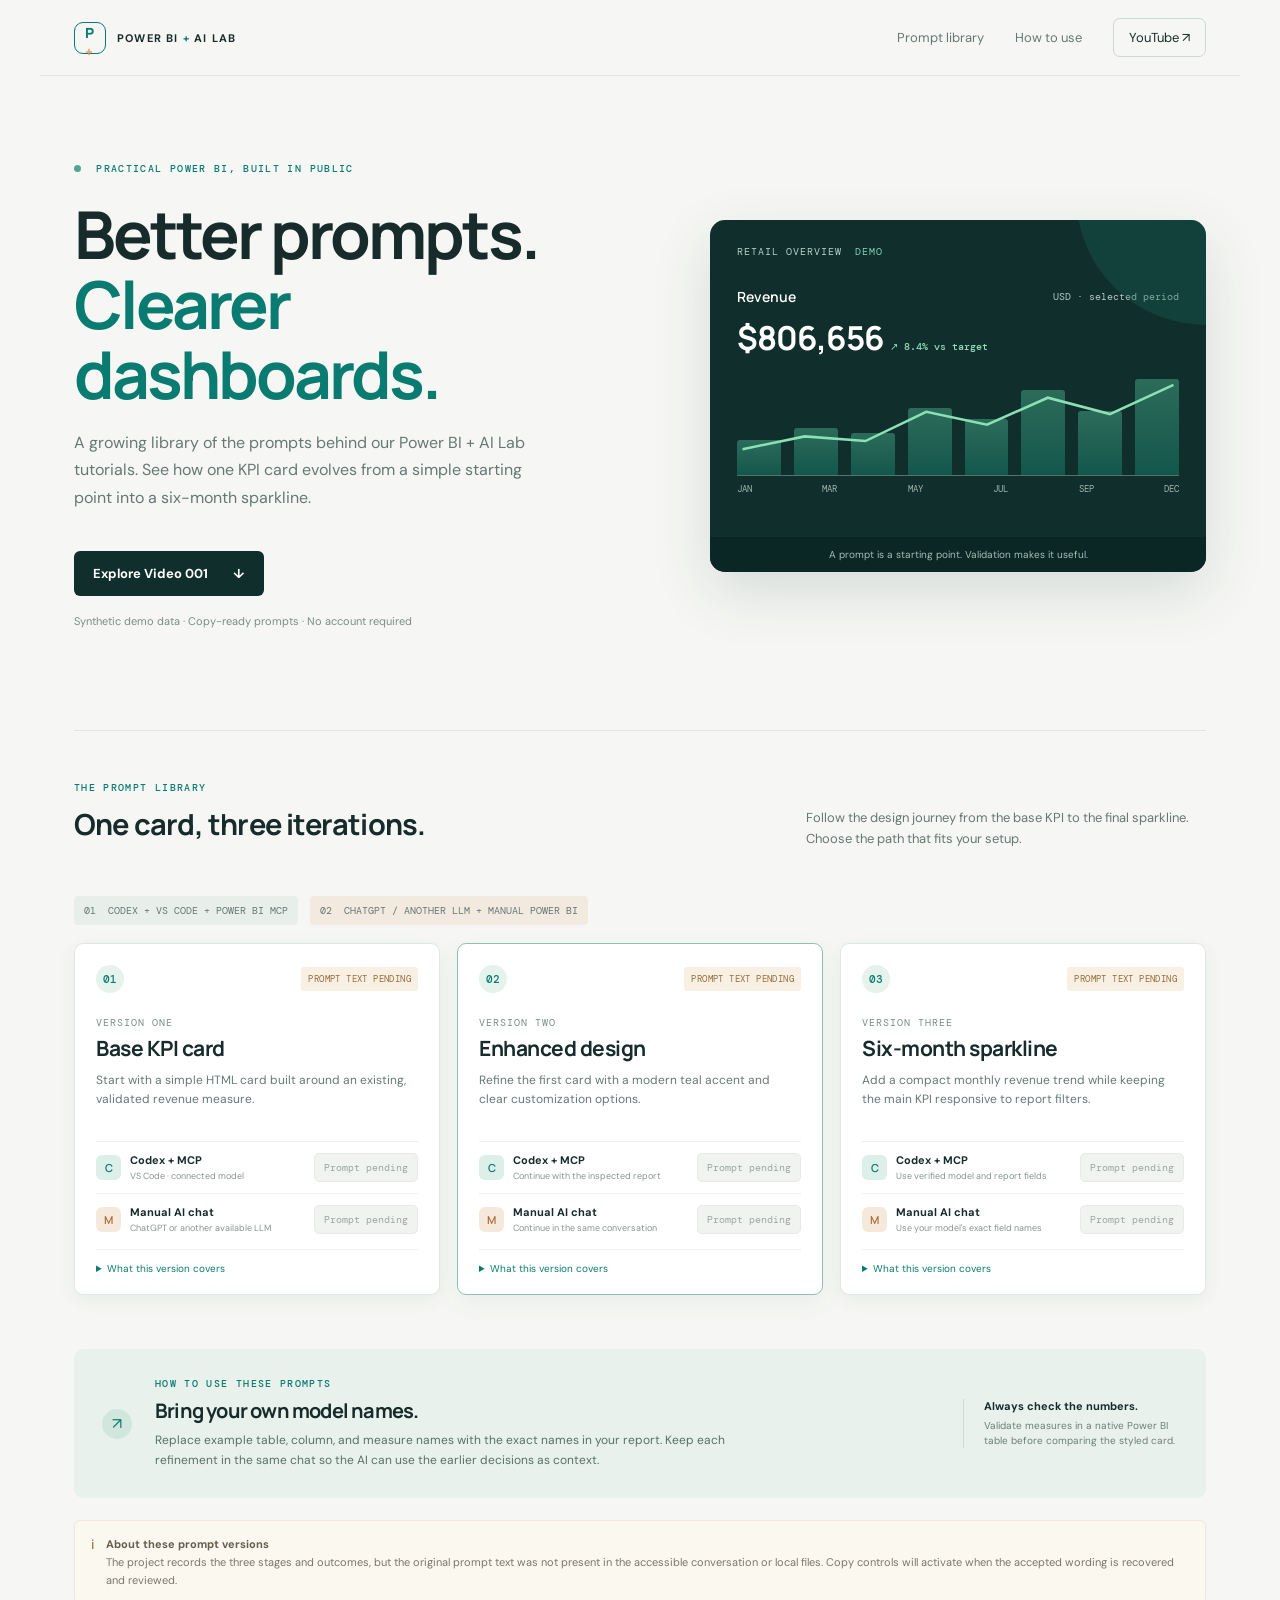
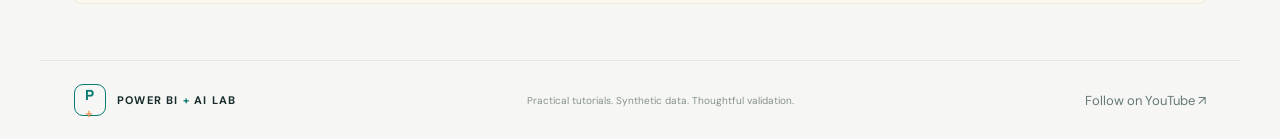
==== index.html @ cb0e00a8 "Add initial Power BI + AI Lab site Add the responsive prompt library scaffold with placeholders clea" ====
<!doctype html>
<html lang="en">
<head>
  <meta charset="utf-8">
  <meta name="viewport" content="width=device-width, initial-scale=1">
  <meta name="theme-color" content="#f6f7f4">
  <meta name="description" content="Prompt notes and practical Power BI experiments from Power BI + AI Lab.">
  <title>Power BI + AI Lab | Prompt Library</title>
  <link rel="stylesheet" href="styles.css">
</head>
<body>
  <header class="topbar">
    <a class="brand" href="#top" aria-label="Power BI and AI Lab home"><span class="brand-mark">P<span>+</span></span><span>POWER BI <i>+</i> AI LAB</span></a>
    <nav aria-label="Main navigation"><a href="#prompts">Prompt library</a><a href="#how-it-works">How to use</a><a class="nav-cta" href="https://www.youtube.com/@PowerBIAILab" target="_blank" rel="noreferrer">YouTube ↗</a></nav>
  </header>
  <main id="top">
    <section class="hero">
      <div class="hero-copy"><p class="eyebrow"><span class="live-dot"></span> PRACTICAL POWER BI, BUILT IN PUBLIC</p>
        <h1>Better prompts.<br><em>Clearer dashboards.</em></h1>
        <p class="lede">A growing library of the prompts behind our Power BI + AI Lab tutorials. See how one KPI card evolves from a simple starting point into a six-month sparkline.</p>
        <a class="button primary" href="#prompts">Explore Video 001 <span>↓</span></a>
        <p class="hero-note">Synthetic demo data · Copy-ready prompts · No account required</p>
      </div>
      <div class="hero-art" aria-label="Illustration of a dashboard with KPI cards and a sparkline" role="img">
        <div class="art-label">RETAIL OVERVIEW <span>DEMO</span></div><div class="art-top"><b>Revenue</b><small>USD · selected period</small></div>
        <div class="art-value">$806,656<small> ↗ 8.4% vs target</small></div><div class="chart"><span style="--h:36%"></span><span style="--h:49%"></span><span style="--h:43%"></span><span style="--h:70%"></span><span style="--h:58%"></span><span style="--h:88%"></span><span style="--h:66%"></span><span style="--h:100%"></span><svg viewBox="0 0 320 82" preserveAspectRatio="none" aria-hidden="true"><polyline points="4,60 49,49 93,53 137,28 181,39 225,16 270,30 316,5"/></svg></div>
        <div class="art-bottom"><span>JAN</span><span>MAR</span><span>MAY</span><span>JUL</span><span>SEP</span><span>DEC</span></div><div class="art-caption">A prompt is a starting point. Validation makes it useful.</div>
      </div>
    </section>
    <section class="intro" id="prompts"><div><p class="eyebrow">THE PROMPT LIBRARY</p><h2>One card, three iterations.</h2></div><p>Follow the design journey from the base KPI to the final sparkline. Choose the path that fits your setup.</p></section>
    <div class="path-key"><span class="path-a">01&nbsp; Codex + VS Code + Power BI MCP</span><span class="path-b">02&nbsp; ChatGPT / another LLM + manual Power BI</span></div>
    <section class="versions" aria-label="Video 001 prompt versions">
      <article class="version-card"><div class="card-head"><span class="step">01</span><span class="status">PROMPT TEXT PENDING</span></div><p class="version-label">VERSION ONE</p><h3>Base KPI card</h3><p class="card-copy">Start with a simple HTML card built around an existing, validated revenue measure.</p><div class="path-row"><div><span class="path-icon a">C</span><div><b>Codex + MCP</b><small>VS Code · connected model</small></div></div><button class="copy" disabled title="Exact approved prompt not yet available">Prompt pending</button></div><div class="path-row"><div><span class="path-icon b">M</span><div><b>Manual AI chat</b><small>ChatGPT or another available LLM</small></div></div><button class="copy" disabled title="Exact approved prompt not yet available">Prompt pending</button></div><details><summary>What this version covers</summary><p>A clean card using your own measure names, with styling options kept editable. Exact prompt wording is pending source recovery.</p></details></article>
      <article class="version-card featured"><div class="card-head"><span class="step">02</span><span class="status">PROMPT TEXT PENDING</span></div><p class="version-label">VERSION TWO</p><h3>Enhanced design</h3><p class="card-copy">Refine the first card with a modern teal accent and clear customization options.</p><div class="path-row"><div><span class="path-icon a">C</span><div><b>Codex + MCP</b><small>Continue with the inspected report</small></div></div><button class="copy" disabled title="Exact approved prompt not yet available">Prompt pending</button></div><div class="path-row"><div><span class="path-icon b">M</span><div><b>Manual AI chat</b><small>Continue in the same conversation</small></div></div><button class="copy" disabled title="Exact approved prompt not yet available">Prompt pending</button></div><details><summary>What this version covers</summary><p>Apply a modern accent design while preserving the underlying measure behavior. Exact prompt wording and accepted follow-up are pending.</p></details></article>
      <article class="version-card"><div class="card-head"><span class="step">03</span><span class="status">PROMPT TEXT PENDING</span></div><p class="version-label">VERSION THREE</p><h3>Six-month sparkline</h3><p class="card-copy">Add a compact monthly revenue trend while keeping the main KPI responsive to report filters.</p><div class="path-row"><div><span class="path-icon a">C</span><div><b>Codex + MCP</b><small>Use verified model and report fields</small></div></div><button class="copy" disabled title="Exact approved prompt not yet available">Prompt pending</button></div><div class="path-row"><div><span class="path-icon b">M</span><div><b>Manual AI chat</b><small>Use your model's exact field names</small></div></div><button class="copy" disabled title="Exact approved prompt not yet available">Prompt pending</button></div><details><summary>What this version covers</summary><p>Revenue sparkline with a six-month window and explicit selection rules. Exact prompt wording and corrections are pending source recovery.</p></details></article>
    </section>
    <section class="callout" id="how-it-works"><div class="callout-mark">↗</div><div><p class="eyebrow">HOW TO USE THESE PROMPTS</p><h2>Bring your own model names.</h2><p>Replace example table, column, and measure names with the exact names in your report. Keep each refinement in the same chat so the AI can use the earlier decisions as context.</p></div><div class="callout-side"><b>Always check the numbers.</b><span>Validate measures in a native Power BI table before comparing the styled card.</span></div></section>
    <section class="note"><span>i</span><p><b>About these prompt versions</b><br>The project records the three stages and outcomes, but the original prompt text was not present in the accessible conversation or local files. Copy controls will activate when the accepted wording is recovered and reviewed.</p></section>
  </main>
  <footer><a class="brand" href="#top"><span class="brand-mark">P<span>+</span></span><span>POWER BI <i>+</i> AI LAB</span></a><span>Practical tutorials. Synthetic data. Thoughtful validation.</span><a href="https://www.youtube.com/@PowerBIAILab" target="_blank" rel="noreferrer">Follow on YouTube ↗</a></footer>
</body>
</html>
---- styles.css ----
@import url('https://fonts.googleapis.com/css2?family=DM+Mono:wght@400;500&family=DM+Sans:wght@400;500;600;700&family=Manrope:wght@400;500;600;700;800&display=swap');
:root{--ink:#172b2b;--muted:#667876;--paper:#f6f7f4;--white:#fff;--line:#e1e8e3;--teal:#0a7b70;--mint:#d7eee6;--dark:#102e2c;--orange:#ef9b60}*{box-sizing:border-box}html{scroll-behavior:smooth}body{margin:0;background:var(--paper);color:var(--ink);font-family:'DM Sans',sans-serif;-webkit-font-smoothing:antialiased}.topbar{height:76px;max-width:1200px;margin:auto;padding:0 34px;display:flex;align-items:center;justify-content:space-between;border-bottom:1px solid var(--line)}.brand{display:flex;align-items:center;gap:11px;text-decoration:none;color:var(--ink);font-size:11px;font-weight:700;letter-spacing:1.2px}.brand i{font-style:normal;color:var(--teal)}.brand-mark{width:32px;height:32px;border:1.5px solid var(--teal);border-radius:9px;display:grid;place-items:center;color:var(--teal);font:800 14px Manrope}.brand-mark span{color:var(--orange)}nav{display:flex;align-items:center;gap:31px}nav a,footer>a:last-child{color:var(--muted);font-size:13px;text-decoration:none}nav a:hover,footer>a:last-child:hover{color:var(--teal)}nav .nav-cta{border:1px solid #cbd9d3;padding:10px 15px;border-radius:7px;color:var(--ink)}main{max-width:1200px;margin:auto;padding:0 34px}.hero{display:grid;grid-template-columns:1fr .94fr;gap:60px;align-items:center;padding:76px 0 91px}.eyebrow{font:500 10px 'DM Mono',monospace;letter-spacing:1.35px;color:var(--teal)}.live-dot{width:7px;height:7px;display:inline-block;border-radius:99px;background:#51a890;margin-right:8px}.hero h1{font:700 clamp(42px,5.2vw,66px)/1.06 Manrope,sans-serif;letter-spacing:-3px;margin:25px 0 19px}.hero h1 em{font-style:normal;color:var(--teal)}.lede{max-width:475px;color:var(--muted);font-size:16px;line-height:1.72}.button{margin-top:24px;padding:14px 19px;border-radius:6px;display:inline-flex;gap:25px;align-items:center;text-decoration:none;font-size:13px;font-weight:700}.primary{background:var(--dark);color:white}.primary:hover{background:var(--teal)}.hero-note{font-size:11px;color:#7c8b87;margin-top:18px}.hero-art{height:352px;max-width:496px;width:100%;justify-self:end;background:var(--dark);border-radius:15px;padding:25px 27px;color:white;position:relative;box-shadow:0 20px 60px #163a2c24;overflow:hidden}.hero-art:after{content:'';position:absolute;width:260px;height:260px;right:-130px;top:-155px;border-radius:50%;background:#17685a55}.art-label{font:10px 'DM Mono',monospace;color:#b6d0c7;letter-spacing:1px}.art-label span{margin-left:6px;color:#83d2b5}.art-top{margin-top:29px;display:flex;justify-content:space-between;align-items:center}.art-top b{font:600 14px Manrope}.art-top small{font:10px 'DM Mono',monospace;color:#b6c8c1}.art-value{font:700 33px Manrope;letter-spacing:-1px;margin:9px 0 19px}.art-value small{font:500 10px 'DM Mono',monospace;color:#91ddba;letter-spacing:0}.chart{height:97px;display:flex;align-items:flex-end;gap:13px;position:relative;border-bottom:1px solid #55736b}.chart span{height:var(--h);flex:1;background:linear-gradient(0deg,#178a75,#50ba94);opacity:.44;border-radius:3px 3px 0 0}.chart svg{position:absolute;width:100%;height:100%;inset:0;overflow:visible}.chart polyline{fill:none;stroke:#8be0b5;stroke-width:2.6;vector-effect:non-scaling-stroke}.art-bottom{display:flex;justify-content:space-between;color:#9fb5ad;font:9px 'DM Mono';margin-top:7px}.art-caption{position:absolute;bottom:0;left:0;right:0;background:#0b2725;color:#a5beb5;text-align:center;padding:11px;font-size:10px}.intro{border-top:1px solid var(--line);padding:40px 0 25px;display:flex;align-items:end;justify-content:space-between;gap:30px}.intro h2,.callout h2{font:700 29px Manrope;letter-spacing:-.8px;margin:9px 0}.intro>p{max-width:400px;margin:0 0 4px;color:var(--muted);font-size:13px;line-height:1.6}.path-key{display:flex;gap:12px;padding:18px 0;color:var(--muted);font:10px 'DM Mono';text-transform:uppercase}.path-a,.path-b{padding:8px 10px;border-radius:4px;background:#e8efeb}.path-b{background:#f3eadf}.versions{display:grid;grid-template-columns:repeat(3,1fr);gap:17px}.version-card{background:var(--white);border:1px solid var(--line);border-radius:9px;padding:21px 21px 19px;box-shadow:0 5px 18px #1d3c2910}.version-card.featured{border-color:#8ebfb0;box-shadow:0 8px 24px #1d624110}.card-head{display:flex;align-items:center;justify-content:space-between}.step{width:28px;height:28px;border-radius:50%;background:#e6f3ed;color:var(--teal);display:grid;place-items:center;font:500 11px 'DM Mono'}.status{font:9px 'DM Mono';letter-spacing:.4px;color:#9a6c38;background:#f8f0e3;padding:6px 7px;border-radius:3px}.version-label{font:10px 'DM Mono';letter-spacing:1px;color:#789089;margin:23px 0 5px}.version-card h3{font:700 21px Manrope;letter-spacing:-.5px;margin:0}.card-copy{height:56px;color:var(--muted);font-size:12px;line-height:1.55;margin:9px 0 14px}.path-row{display:flex;align-items:center;justify-content:space-between;padding:11px 0;border-top:1px solid #edf0ed;gap:8px}.path-row>div{display:flex;align-items:center;gap:9px}.path-icon{width:25px;height:25px;border-radius:6px;display:grid;place-items:center;font:600 11px Manrope}.path-icon.a{background:#dcefe8;color:var(--teal)}.path-icon.b{background:#f5e9dc;color:#ad6a35}.path-row b{font-size:11px;display:block}.path-row small{display:block;color:#89958f;font-size:9px;margin-top:3px}.copy{font:10px 'DM Mono';padding:7px 9px;border-radius:5px;background:#f1f3f0;color:#9ca7a1;border:1px solid #e7eae7;white-space:nowrap}.copy:disabled{cursor:not-allowed}details{border-top:1px solid #edf0ed;margin-top:4px;padding-top:12px}summary{font-size:10px;color:var(--teal);cursor:pointer}details p{font-size:11px;line-height:1.55;color:var(--muted)}.callout{margin-top:54px;padding:28px;background:#e8f1eb;border-radius:9px;display:grid;grid-template-columns:35px 1fr 215px;gap:18px;align-items:center}.callout-mark{width:30px;height:30px;background:#d1e6dc;border-radius:50%;display:grid;place-items:center;color:var(--teal)}.callout .eyebrow{margin:0}.callout h2{font-size:20px;margin:7px 0}.callout>div:nth-child(2)>p:last-child{font-size:12px;line-height:1.6;color:#59706a;margin:0;max-width:620px}.callout-side{border-left:1px solid #ccdbd1;padding-left:20px}.callout-side b{font-size:11px;display:block}.callout-side span{font-size:10px;color:#6e7f79;line-height:1.5;display:block;margin-top:5px}.note{margin:22px 0 56px;padding:14px 16px;display:flex;gap:12px;background:#fbf8f0;border:1px solid #efe8d9;border-radius:6px}.note>span{font:600 13px Manrope;color:#a8753b}.note p{margin:0;color:#7a766b;font-size:11px;line-height:1.65}.note b{color:#665d4f}footer{border-top:1px solid var(--line);max-width:1200px;margin:auto;padding:23px 34px;display:flex;align-items:center;justify-content:space-between}footer>span{font-size:10px;color:#84918c}
@media(max-width:800px){.hero{grid-template-columns:1fr;gap:40px;padding:52px 0 60px}.hero-art{justify-self:start;max-width:none}.versions{grid-template-columns:1fr}.card-copy{height:auto;min-height:0}.callout{grid-template-columns:35px 1fr}.callout-side{grid-column:2;border:0;border-top:1px solid #ccdbd1;padding:14px 0 0}.intro{align-items:start;flex-direction:column;gap:7px}}@media(max-width:520px){.topbar{height:64px;padding:0 18px}main{padding:0 18px}nav{gap:12px}nav>a:not(.nav-cta){display:none}.hero h1{letter-spacing:-2px}.hero-art{height:320px;padding:20px}.art-value{font-size:28px}.path-key{flex-direction:column;align-items:start}.callout{padding:20px 16px}footer{padding:20px 18px;gap:14px;flex-wrap:wrap}footer>span{order:3;width:100%}}
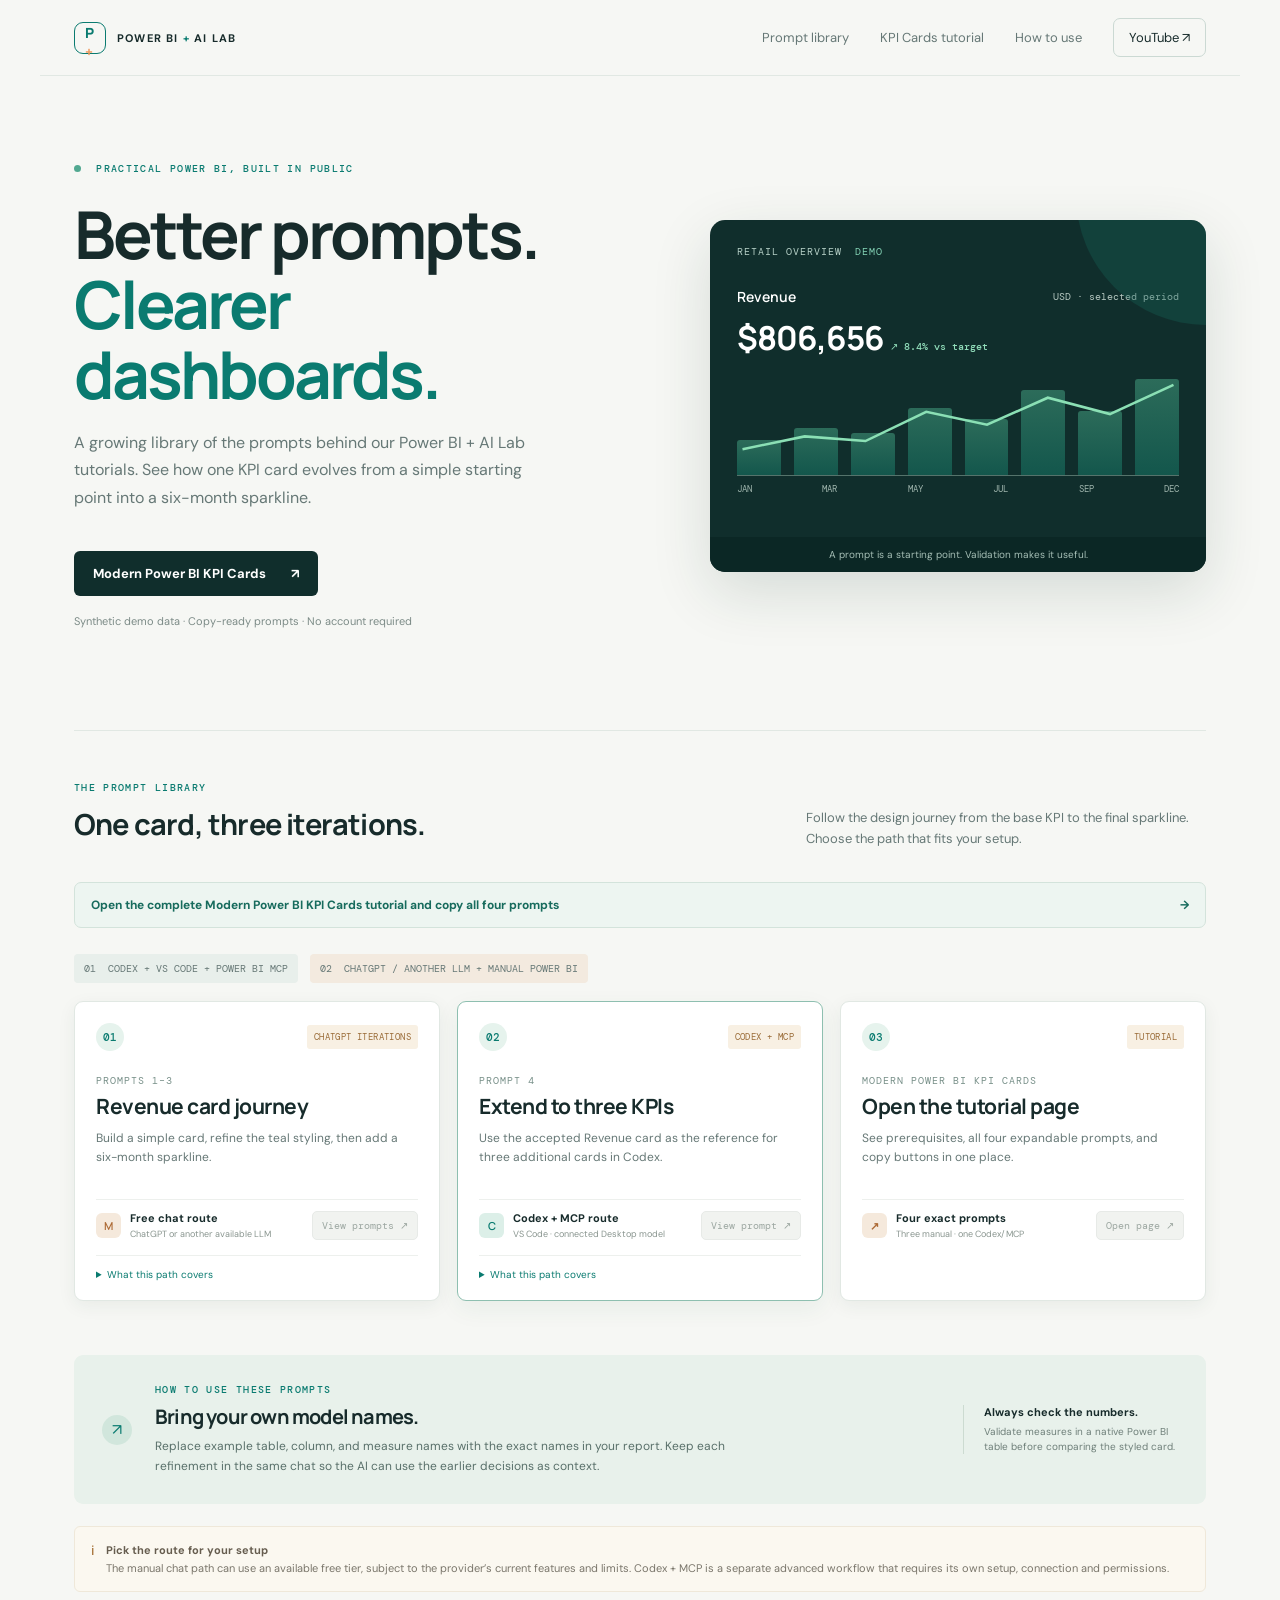
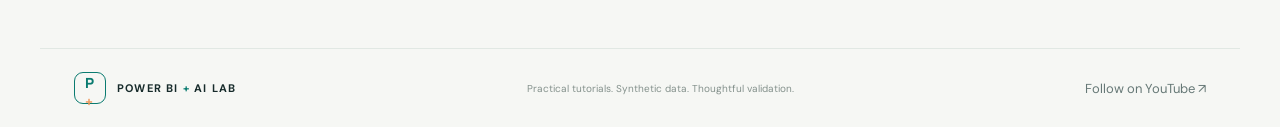
==== commit dc5c17c7: "Add Modern Power BI KPI Cards tutorial prompts" ====
--- a/index.html
+++ b/index.html
@@ -11,14 +11,14 @@
 <body>
   <header class="topbar">
     <a class="brand" href="#top" aria-label="Power BI and AI Lab home"><span class="brand-mark">P<span>+</span></span><span>POWER BI <i>+</i> AI LAB</span></a>
-    <nav aria-label="Main navigation"><a href="#prompts">Prompt library</a><a href="#how-it-works">How to use</a><a class="nav-cta" href="https://www.youtube.com/@PowerBIAILab" target="_blank" rel="noreferrer">YouTube ↗</a></nav>
+    <nav aria-label="Main navigation"><a href="#prompts">Prompt library</a><a href="tutorials/modern-power-bi-kpi-cards/">KPI Cards tutorial</a><a href="#how-it-works">How to use</a><a class="nav-cta" href="https://www.youtube.com/@PowerBIAILab" target="_blank" rel="noreferrer">YouTube ↗</a></nav>
   </header>
   <main id="top">
     <section class="hero">
       <div class="hero-copy"><p class="eyebrow"><span class="live-dot"></span> PRACTICAL POWER BI, BUILT IN PUBLIC</p>
         <h1>Better prompts.<br><em>Clearer dashboards.</em></h1>
         <p class="lede">A growing library of the prompts behind our Power BI + AI Lab tutorials. See how one KPI card evolves from a simple starting point into a six-month sparkline.</p>
-        <a class="button primary" href="#prompts">Explore Video 001 <span>↓</span></a>
+        <a class="button primary" href="tutorials/modern-power-bi-kpi-cards/">Modern Power BI KPI Cards <span>↗</span></a>
         <p class="hero-note">Synthetic demo data · Copy-ready prompts · No account required</p>
       </div>
       <div class="hero-art" aria-label="Illustration of a dashboard with KPI cards and a sparkline" role="img">
@@ -28,14 +28,15 @@
       </div>
     </section>
     <section class="intro" id="prompts"><div><p class="eyebrow">THE PROMPT LIBRARY</p><h2>One card, three iterations.</h2></div><p>Follow the design journey from the base KPI to the final sparkline. Choose the path that fits your setup.</p></section>
+    <a class="tutorial-link" href="tutorials/modern-power-bi-kpi-cards/">Open the complete Modern Power BI KPI Cards tutorial and copy all four prompts <span>→</span></a>
     <div class="path-key"><span class="path-a">01&nbsp; Codex + VS Code + Power BI MCP</span><span class="path-b">02&nbsp; ChatGPT / another LLM + manual Power BI</span></div>
-    <section class="versions" aria-label="Video 001 prompt versions">
-      <article class="version-card"><div class="card-head"><span class="step">01</span><span class="status">PROMPT TEXT PENDING</span></div><p class="version-label">VERSION ONE</p><h3>Base KPI card</h3><p class="card-copy">Start with a simple HTML card built around an existing, validated revenue measure.</p><div class="path-row"><div><span class="path-icon a">C</span><div><b>Codex + MCP</b><small>VS Code · connected model</small></div></div><button class="copy" disabled title="Exact approved prompt not yet available">Prompt pending</button></div><div class="path-row"><div><span class="path-icon b">M</span><div><b>Manual AI chat</b><small>ChatGPT or another available LLM</small></div></div><button class="copy" disabled title="Exact approved prompt not yet available">Prompt pending</button></div><details><summary>What this version covers</summary><p>A clean card using your own measure names, with styling options kept editable. Exact prompt wording is pending source recovery.</p></details></article>
-      <article class="version-card featured"><div class="card-head"><span class="step">02</span><span class="status">PROMPT TEXT PENDING</span></div><p class="version-label">VERSION TWO</p><h3>Enhanced design</h3><p class="card-copy">Refine the first card with a modern teal accent and clear customization options.</p><div class="path-row"><div><span class="path-icon a">C</span><div><b>Codex + MCP</b><small>Continue with the inspected report</small></div></div><button class="copy" disabled title="Exact approved prompt not yet available">Prompt pending</button></div><div class="path-row"><div><span class="path-icon b">M</span><div><b>Manual AI chat</b><small>Continue in the same conversation</small></div></div><button class="copy" disabled title="Exact approved prompt not yet available">Prompt pending</button></div><details><summary>What this version covers</summary><p>Apply a modern accent design while preserving the underlying measure behavior. Exact prompt wording and accepted follow-up are pending.</p></details></article>
-      <article class="version-card"><div class="card-head"><span class="step">03</span><span class="status">PROMPT TEXT PENDING</span></div><p class="version-label">VERSION THREE</p><h3>Six-month sparkline</h3><p class="card-copy">Add a compact monthly revenue trend while keeping the main KPI responsive to report filters.</p><div class="path-row"><div><span class="path-icon a">C</span><div><b>Codex + MCP</b><small>Use verified model and report fields</small></div></div><button class="copy" disabled title="Exact approved prompt not yet available">Prompt pending</button></div><div class="path-row"><div><span class="path-icon b">M</span><div><b>Manual AI chat</b><small>Use your model's exact field names</small></div></div><button class="copy" disabled title="Exact approved prompt not yet available">Prompt pending</button></div><details><summary>What this version covers</summary><p>Revenue sparkline with a six-month window and explicit selection rules. Exact prompt wording and corrections are pending source recovery.</p></details></article>
+    <section class="versions" aria-label="Modern Power BI KPI Cards tutorial">
+      <article class="version-card"><div class="card-head"><span class="step">01</span><span class="status">CHATGPT ITERATIONS</span></div><p class="version-label">PROMPTS 1–3</p><h3>Revenue card journey</h3><p class="card-copy">Build a simple card, refine the teal styling, then add a six-month sparkline.</p><div class="path-row"><div><span class="path-icon b">M</span><div><b>Free chat route</b><small>ChatGPT or another available LLM</small></div></div><a class="copy link-button" href="tutorials/modern-power-bi-kpi-cards/#chatgpt">View prompts ↗</a></div><details><summary>What this path covers</summary><p>Three consecutive design iterations for a revenue card, with manual Power BI setup and native-table validation.</p></details></article>
+      <article class="version-card featured"><div class="card-head"><span class="step">02</span><span class="status">CODEX + MCP</span></div><p class="version-label">PROMPT 4</p><h3>Extend to three KPIs</h3><p class="card-copy">Use the accepted Revenue card as the reference for three additional cards in Codex.</p><div class="path-row"><div><span class="path-icon a">C</span><div><b>Codex + MCP route</b><small>VS Code · connected Desktop model</small></div></div><a class="copy link-button" href="tutorials/modern-power-bi-kpi-cards/#codex">View prompt ↗</a></div><details><summary>What this path covers</summary><p>Inspect the existing model, add presentation measures, validate matching cards, and handle report layout through supported PBIP/PBIR or manual steps.</p></details></article>
+      <article class="version-card"><div class="card-head"><span class="step">03</span><span class="status">TUTORIAL</span></div><p class="version-label">MODERN POWER BI KPI CARDS</p><h3>Open the tutorial page</h3><p class="card-copy">See prerequisites, all four expandable prompts, and copy buttons in one place.</p><div class="path-row"><div><span class="path-icon b">↗</span><div><b>Four exact prompts</b><small>Three manual · one Codex/MCP</small></div></div><a class="copy link-button" href="tutorials/modern-power-bi-kpi-cards/">Open page ↗</a></div></article>
     </section>
     <section class="callout" id="how-it-works"><div class="callout-mark">↗</div><div><p class="eyebrow">HOW TO USE THESE PROMPTS</p><h2>Bring your own model names.</h2><p>Replace example table, column, and measure names with the exact names in your report. Keep each refinement in the same chat so the AI can use the earlier decisions as context.</p></div><div class="callout-side"><b>Always check the numbers.</b><span>Validate measures in a native Power BI table before comparing the styled card.</span></div></section>
-    <section class="note"><span>i</span><p><b>About these prompt versions</b><br>The project records the three stages and outcomes, but the original prompt text was not present in the accessible conversation or local files. Copy controls will activate when the accepted wording is recovered and reviewed.</p></section>
+    <section class="note"><span>i</span><p><b>Pick the route for your setup</b><br>The manual chat path can use an available free tier, subject to the provider’s current features and limits. Codex + MCP is a separate advanced workflow that requires its own setup, connection and permissions.</p></section>
   </main>
   <footer><a class="brand" href="#top"><span class="brand-mark">P<span>+</span></span><span>POWER BI <i>+</i> AI LAB</span></a><span>Practical tutorials. Synthetic data. Thoughtful validation.</span><a href="https://www.youtube.com/@PowerBIAILab" target="_blank" rel="noreferrer">Follow on YouTube ↗</a></footer>
 </body>
--- a/styles.css
+++ b/styles.css
@@ -1,3 +1,4 @@
 @import url('https://fonts.googleapis.com/css2?family=DM+Mono:wght@400;500&family=DM+Sans:wght@400;500;600;700&family=Manrope:wght@400;500;600;700;800&display=swap');
 :root{--ink:#172b2b;--muted:#667876;--paper:#f6f7f4;--white:#fff;--line:#e1e8e3;--teal:#0a7b70;--mint:#d7eee6;--dark:#102e2c;--orange:#ef9b60}*{box-sizing:border-box}html{scroll-behavior:smooth}body{margin:0;background:var(--paper);color:var(--ink);font-family:'DM Sans',sans-serif;-webkit-font-smoothing:antialiased}.topbar{height:76px;max-width:1200px;margin:auto;padding:0 34px;display:flex;align-items:center;justify-content:space-between;border-bottom:1px solid var(--line)}.brand{display:flex;align-items:center;gap:11px;text-decoration:none;color:var(--ink);font-size:11px;font-weight:700;letter-spacing:1.2px}.brand i{font-style:normal;color:var(--teal)}.brand-mark{width:32px;height:32px;border:1.5px solid var(--teal);border-radius:9px;display:grid;place-items:center;color:var(--teal);font:800 14px Manrope}.brand-mark span{color:var(--orange)}nav{display:flex;align-items:center;gap:31px}nav a,footer>a:last-child{color:var(--muted);font-size:13px;text-decoration:none}nav a:hover,footer>a:last-child:hover{color:var(--teal)}nav .nav-cta{border:1px solid #cbd9d3;padding:10px 15px;border-radius:7px;color:var(--ink)}main{max-width:1200px;margin:auto;padding:0 34px}.hero{display:grid;grid-template-columns:1fr .94fr;gap:60px;align-items:center;padding:76px 0 91px}.eyebrow{font:500 10px 'DM Mono',monospace;letter-spacing:1.35px;color:var(--teal)}.live-dot{width:7px;height:7px;display:inline-block;border-radius:99px;background:#51a890;margin-right:8px}.hero h1{font:700 clamp(42px,5.2vw,66px)/1.06 Manrope,sans-serif;letter-spacing:-3px;margin:25px 0 19px}.hero h1 em{font-style:normal;color:var(--teal)}.lede{max-width:475px;color:var(--muted);font-size:16px;line-height:1.72}.button{margin-top:24px;padding:14px 19px;border-radius:6px;display:inline-flex;gap:25px;align-items:center;text-decoration:none;font-size:13px;font-weight:700}.primary{background:var(--dark);color:white}.primary:hover{background:var(--teal)}.hero-note{font-size:11px;color:#7c8b87;margin-top:18px}.hero-art{height:352px;max-width:496px;width:100%;justify-self:end;background:var(--dark);border-radius:15px;padding:25px 27px;color:white;position:relative;box-shadow:0 20px 60px #163a2c24;overflow:hidden}.hero-art:after{content:'';position:absolute;width:260px;height:260px;right:-130px;top:-155px;border-radius:50%;background:#17685a55}.art-label{font:10px 'DM Mono',monospace;color:#b6d0c7;letter-spacing:1px}.art-label span{margin-left:6px;color:#83d2b5}.art-top{margin-top:29px;display:flex;justify-content:space-between;align-items:center}.art-top b{font:600 14px Manrope}.art-top small{font:10px 'DM Mono',monospace;color:#b6c8c1}.art-value{font:700 33px Manrope;letter-spacing:-1px;margin:9px 0 19px}.art-value small{font:500 10px 'DM Mono',monospace;color:#91ddba;letter-spacing:0}.chart{height:97px;display:flex;align-items:flex-end;gap:13px;position:relative;border-bottom:1px solid #55736b}.chart span{height:var(--h);flex:1;background:linear-gradient(0deg,#178a75,#50ba94);opacity:.44;border-radius:3px 3px 0 0}.chart svg{position:absolute;width:100%;height:100%;inset:0;overflow:visible}.chart polyline{fill:none;stroke:#8be0b5;stroke-width:2.6;vector-effect:non-scaling-stroke}.art-bottom{display:flex;justify-content:space-between;color:#9fb5ad;font:9px 'DM Mono';margin-top:7px}.art-caption{position:absolute;bottom:0;left:0;right:0;background:#0b2725;color:#a5beb5;text-align:center;padding:11px;font-size:10px}.intro{border-top:1px solid var(--line);padding:40px 0 25px;display:flex;align-items:end;justify-content:space-between;gap:30px}.intro h2,.callout h2{font:700 29px Manrope;letter-spacing:-.8px;margin:9px 0}.intro>p{max-width:400px;margin:0 0 4px;color:var(--muted);font-size:13px;line-height:1.6}.path-key{display:flex;gap:12px;padding:18px 0;color:var(--muted);font:10px 'DM Mono';text-transform:uppercase}.path-a,.path-b{padding:8px 10px;border-radius:4px;background:#e8efeb}.path-b{background:#f3eadf}.versions{display:grid;grid-template-columns:repeat(3,1fr);gap:17px}.version-card{background:var(--white);border:1px solid var(--line);border-radius:9px;padding:21px 21px 19px;box-shadow:0 5px 18px #1d3c2910}.version-card.featured{border-color:#8ebfb0;box-shadow:0 8px 24px #1d624110}.card-head{display:flex;align-items:center;justify-content:space-between}.step{width:28px;height:28px;border-radius:50%;background:#e6f3ed;color:var(--teal);display:grid;place-items:center;font:500 11px 'DM Mono'}.status{font:9px 'DM Mono';letter-spacing:.4px;color:#9a6c38;background:#f8f0e3;padding:6px 7px;border-radius:3px}.version-label{font:10px 'DM Mono';letter-spacing:1px;color:#789089;margin:23px 0 5px}.version-card h3{font:700 21px Manrope;letter-spacing:-.5px;margin:0}.card-copy{height:56px;color:var(--muted);font-size:12px;line-height:1.55;margin:9px 0 14px}.path-row{display:flex;align-items:center;justify-content:space-between;padding:11px 0;border-top:1px solid #edf0ed;gap:8px}.path-row>div{display:flex;align-items:center;gap:9px}.path-icon{width:25px;height:25px;border-radius:6px;display:grid;place-items:center;font:600 11px Manrope}.path-icon.a{background:#dcefe8;color:var(--teal)}.path-icon.b{background:#f5e9dc;color:#ad6a35}.path-row b{font-size:11px;display:block}.path-row small{display:block;color:#89958f;font-size:9px;margin-top:3px}.copy{font:10px 'DM Mono';padding:7px 9px;border-radius:5px;background:#f1f3f0;color:#9ca7a1;border:1px solid #e7eae7;white-space:nowrap}.copy:disabled{cursor:not-allowed}details{border-top:1px solid #edf0ed;margin-top:4px;padding-top:12px}summary{font-size:10px;color:var(--teal);cursor:pointer}details p{font-size:11px;line-height:1.55;color:var(--muted)}.callout{margin-top:54px;padding:28px;background:#e8f1eb;border-radius:9px;display:grid;grid-template-columns:35px 1fr 215px;gap:18px;align-items:center}.callout-mark{width:30px;height:30px;background:#d1e6dc;border-radius:50%;display:grid;place-items:center;color:var(--teal)}.callout .eyebrow{margin:0}.callout h2{font-size:20px;margin:7px 0}.callout>div:nth-child(2)>p:last-child{font-size:12px;line-height:1.6;color:#59706a;margin:0;max-width:620px}.callout-side{border-left:1px solid #ccdbd1;padding-left:20px}.callout-side b{font-size:11px;display:block}.callout-side span{font-size:10px;color:#6e7f79;line-height:1.5;display:block;margin-top:5px}.note{margin:22px 0 56px;padding:14px 16px;display:flex;gap:12px;background:#fbf8f0;border:1px solid #efe8d9;border-radius:6px}.note>span{font:600 13px Manrope;color:#a8753b}.note p{margin:0;color:#7a766b;font-size:11px;line-height:1.65}.note b{color:#665d4f}footer{border-top:1px solid var(--line);max-width:1200px;margin:auto;padding:23px 34px;display:flex;align-items:center;justify-content:space-between}footer>span{font-size:10px;color:#84918c}
 @media(max-width:800px){.hero{grid-template-columns:1fr;gap:40px;padding:52px 0 60px}.hero-art{justify-self:start;max-width:none}.versions{grid-template-columns:1fr}.card-copy{height:auto;min-height:0}.callout{grid-template-columns:35px 1fr}.callout-side{grid-column:2;border:0;border-top:1px solid #ccdbd1;padding:14px 0 0}.intro{align-items:start;flex-direction:column;gap:7px}}@media(max-width:520px){.topbar{height:64px;padding:0 18px}main{padding:0 18px}nav{gap:12px}nav>a:not(.nav-cta){display:none}.hero h1{letter-spacing:-2px}.hero-art{height:320px;padding:20px}.art-value{font-size:28px}.path-key{flex-direction:column;align-items:start}.callout{padding:20px 16px}footer{padding:20px 18px;gap:14px;flex-wrap:wrap}footer>span{order:3;width:100%}}
+.tutorial-link{display:flex;justify-content:space-between;align-items:center;gap:18px;margin:4px 0 8px;padding:14px 16px;border:1px solid #d3e3db;border-radius:7px;background:#edf5f1;color:#176b5d;text-decoration:none;font-size:12px;font-weight:700}.tutorial-link:hover{background:#e0efe8}.link-button{text-decoration:none;display:inline-block}
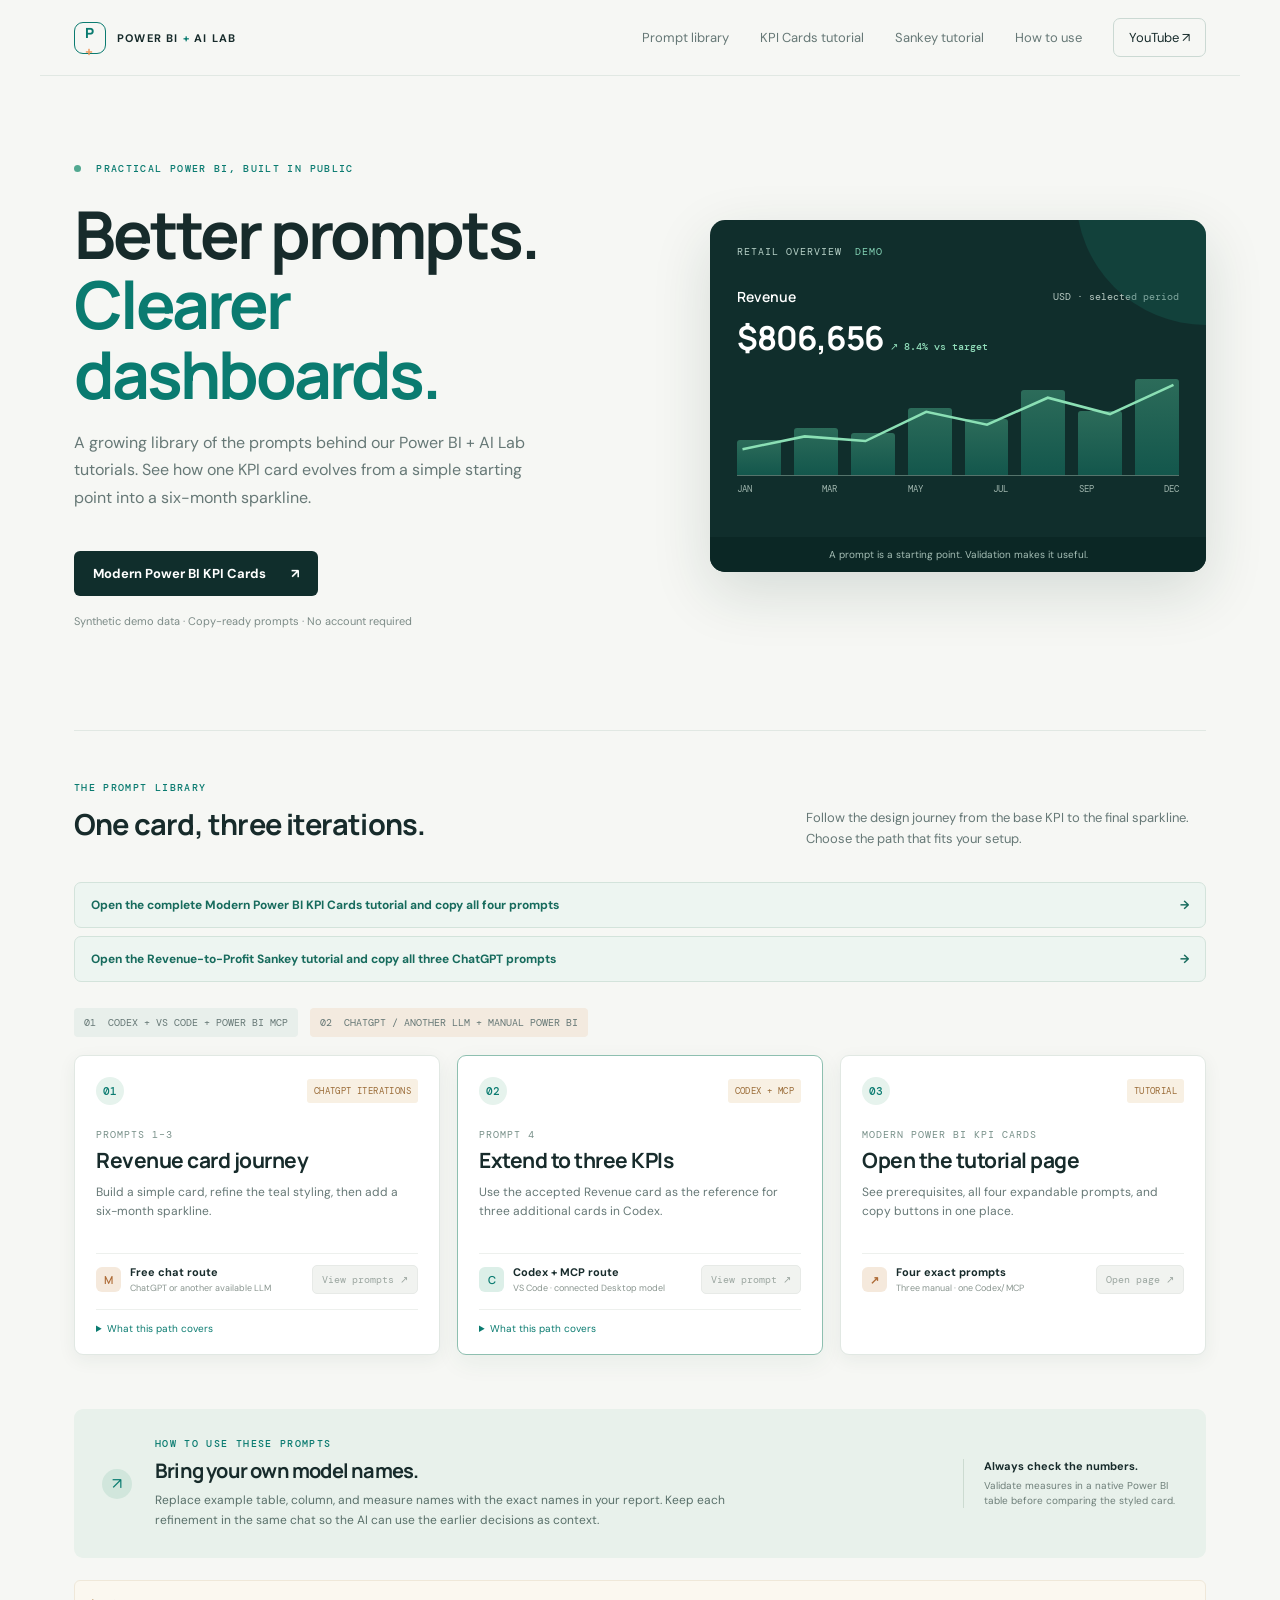
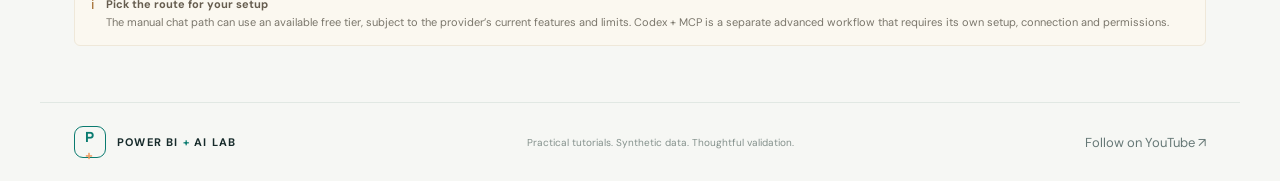
==== commit 1fc155e0: "Add Revenue-to-Profit Sankey prompts" ====
--- a/index.html
+++ b/index.html
@@ -11,7 +11,7 @@
 <body>
   <header class="topbar">
     <a class="brand" href="#top" aria-label="Power BI and AI Lab home"><span class="brand-mark">P<span>+</span></span><span>POWER BI <i>+</i> AI LAB</span></a>
-    <nav aria-label="Main navigation"><a href="#prompts">Prompt library</a><a href="tutorials/modern-power-bi-kpi-cards/">KPI Cards tutorial</a><a href="#how-it-works">How to use</a><a class="nav-cta" href="https://www.youtube.com/@PowerBIAILab" target="_blank" rel="noreferrer">YouTube ↗</a></nav>
+    <nav aria-label="Main navigation"><a href="#prompts">Prompt library</a><a href="tutorials/modern-power-bi-kpi-cards/">KPI Cards tutorial</a><a href="tutorials/revenue-to-profit-sankey/">Sankey tutorial</a><a href="#how-it-works">How to use</a><a class="nav-cta" href="https://www.youtube.com/@PowerBIAILab" target="_blank" rel="noreferrer">YouTube ↗</a></nav>
   </header>
   <main id="top">
     <section class="hero">
@@ -29,6 +29,7 @@
     </section>
     <section class="intro" id="prompts"><div><p class="eyebrow">THE PROMPT LIBRARY</p><h2>One card, three iterations.</h2></div><p>Follow the design journey from the base KPI to the final sparkline. Choose the path that fits your setup.</p></section>
     <a class="tutorial-link" href="tutorials/modern-power-bi-kpi-cards/">Open the complete Modern Power BI KPI Cards tutorial and copy all four prompts <span>→</span></a>
+    <a class="tutorial-link" href="tutorials/revenue-to-profit-sankey/">Open the Revenue-to-Profit Sankey tutorial and copy all three ChatGPT prompts <span>→</span></a>
     <div class="path-key"><span class="path-a">01&nbsp; Codex + VS Code + Power BI MCP</span><span class="path-b">02&nbsp; ChatGPT / another LLM + manual Power BI</span></div>
     <section class="versions" aria-label="Modern Power BI KPI Cards tutorial">
       <article class="version-card"><div class="card-head"><span class="step">01</span><span class="status">CHATGPT ITERATIONS</span></div><p class="version-label">PROMPTS 1–3</p><h3>Revenue card journey</h3><p class="card-copy">Build a simple card, refine the teal styling, then add a six-month sparkline.</p><div class="path-row"><div><span class="path-icon b">M</span><div><b>Free chat route</b><small>ChatGPT or another available LLM</small></div></div><a class="copy link-button" href="tutorials/modern-power-bi-kpi-cards/#chatgpt">View prompts ↗</a></div><details><summary>What this path covers</summary><p>Three consecutive design iterations for a revenue card, with manual Power BI setup and native-table validation.</p></details></article>
@@ -41,3 +42,4 @@
   <footer><a class="brand" href="#top"><span class="brand-mark">P<span>+</span></span><span>POWER BI <i>+</i> AI LAB</span></a><span>Practical tutorials. Synthetic data. Thoughtful validation.</span><a href="https://www.youtube.com/@PowerBIAILab" target="_blank" rel="noreferrer">Follow on YouTube ↗</a></footer>
 </body>
 </html>
+
